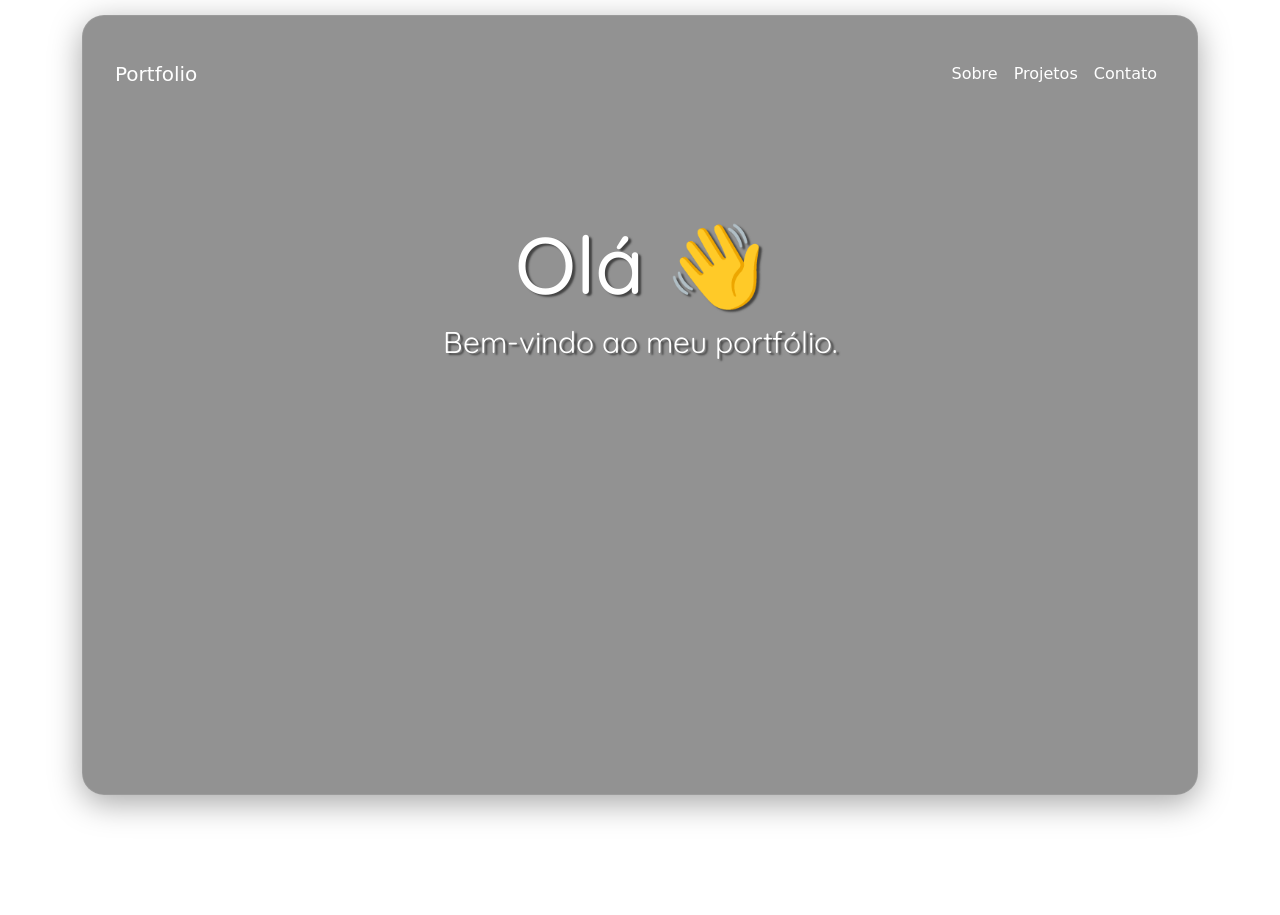
==== portfolio/index.html @ a13b2bc7 "atualização basica(finalmente deploy pegou)" ====
<!DOCTYPE html>
<html lang="pt-br">

<head>
  <meta charset="UTF-8">
  <title>Louis • Portfolio</title>
  <link rel="stylesheet" href="https://cdnjs.cloudflare.com/ajax/libs/font-awesome/6.5.0/css/all.min.css">
  <link href="https://cdn.jsdelivr.net/npm/bootstrap@5.3.2/dist/css/bootstrap.min.css" rel="stylesheet">
  <link rel="stylesheet" href="style.css">
  <link rel="preconnect" href="https://fonts.googleapis.com">
  <link rel="preconnect" href="https://fonts.gstatic.com" crossorigin>
  <link href="https://fonts.googleapis.com/css2?family=Quicksand:wght@300..700&display=swap" rel="stylesheet">
  <link rel="stylesheet" href="https://cdnjs.cloudflare.com/ajax/libs/font-awesome/6.5.0/css/all.min.css">
  <link rel="stylesheet" href="https://cdnjs.cloudflare.com/ajax/libs/animate.css/4.1.1/animate.min.css" />


</head>
<body>
  <img id="bg-gif" src="https://media3.giphy.com/media/v1.Y2lkPTc5MGI3NjExa3FwYnQ3bWJudm5vajlrNDNxM2VqYXd1cjQ2NGk4eXFlcjRoeGVwNSZlcD12MV9pbnRlcm5hbF9naWZfYnlfaWQmY3Q9cw/ySglJrfPWVpK8QyN3v/giphy.gif">
  <div class="container">
    <div class="glass-panel">
      <nav class="navbar navbar-expand-lg mb-4">
        <div class="container-fluid">

          <a class="navbar-brand" href="#">Portfolio</a>

          <button class="navbar-toggler" type="button" data-bs-toggle="collapse" data-bs-target="#navbarContent">
            <span class="navbar-toggler-icon"></span>
          </button>

          <div class="collapse navbar-collapse" id="navbarContent">
            <ul class="navbar-nav ms-auto">

              <li class="nav-item">
                <a class="nav-link" href="#" data-bs-toggle="modal" data-bs-target="#sobreModal">Sobre</a>
              </li>

              <li class="nav-item">
                <a class="nav-link" href="#" data-bs-toggle="modal" data-bs-target="#projetosModal">Projetos</a>
              </li>

              <li class="nav-item">
                <a class="nav-link" href="#" data-bs-toggle="modal" data-bs-target="#contatoModal">Contato</a>
              </li>

            </ul>
          </div>

        </div>
      </nav>

      <div class="text-center main-text">
        <h1>Olá 👋</h1>
        <p>Bem-vindo ao meu portfólio.</p>
      </div>
    </div>

    <div class="modal fade" id="sobreModal" tabindex="-1">
      <div class="modal-dialog modal-dialog-centered">
        <div class="modal-content">

          <div class="modal-header">
            <h5 class="modal-title">Sobre</h5>
            <button type="button" class="btn-close" data-bs-dismiss="modal"></button>
          </div>

          <div class="modal-body">
            <p>
              Olá! 👋 Sou o Louis, desenvolvedor apaixonado por tecnologia e criação de projetos.<br>
              Atualmente estudo cibersegurança, desenvolvimento de jogos de plataforma no roblox, design e modelagem 3d,
              desenvolvimento web, irei fazer um curso tecnico de rede de computadores enquanto faço o ensino medio, e
              pretendo fazer ADS na faculdade futuramente.<br> ate o ensino medio pretendo fazer mais projetos, e
              aprender muito mais.<br><br><br><br>
              <\See you later... Louis! />
            </p>
          </div>

        </div>
      </div>
    </div>

    <div class="modal fade" id="projetosModal" tabindex="-1">
      <div class="modal-dialog modal-lg modal-dialog-centered">
        <div class="modal-content">

          <div class="modal-header">
            <h5 class="modal-title">Projetos</h5>
            <button type="button" class="btn-close" data-bs-dismiss="modal"></button>
          </div>

          <div class="modal-body">

            <div class="row g-3">
              <div class="col-md-4">
                <a id="crud" href="https://github.com/eolouiszz/crud" target="_blank">Projeto CRUD</a>
              </div>
            </div>
          </div>

        </div>
      </div>
    </div>

    <div class="modal fade" id="contatoModal" tabindex="-1">
      <div class="modal-dialog modal-dialog-centered">
        <div class="modal-content">

          <div class="modal-header">
            <h5 class="modal-title">Contato</h5>
            <button type="button" class="btn-close" data-bs-dismiss="modal"></button>
          </div>

          <div class="modal-body">

            <a href="https://github.com/eolouiszz" target="_blank" class="btn btn-outline-dark m-1">
              <i class="fa-brands fa-github"></i> GitHub
            </a>

            <a href="https://discord.com/users/1209359068167151678" target="_blank" class="btn btn-outline-dark m-1">
              <i class="fa-brands fa-discord"></i> Discord
            </a>

            <a href="https://www.roblox.com/pt/users/7033078101/profile" target="_blank"
              class="btn btn-outline-dark m-1">
              <i class="fa-solid fa-cube"></i> Roblox
            </a>

            

            <!--<a href="https://instagram.com/SEU_USER" target="_blank" class="btn btn-outline-dark m-1">
              <i class="fa-brands fa-instagram"></i> Instagram
            </a>-->
            <a href="https://tryhackme.com/p/Luizinho" target="_blank" class="btn btn-outline-dark m-1">
              <img src="https://cdn.simpleicons.org/tryhackme/000000" alt="TryHackMe"
                style="width:18px; height:18px; vertical-align:-3px; margin-right:10px;">
              TryHackMe
            </a>

          </div>


        </div>
      </div>
    </div>
  </div>

  <script src="https://cdn.jsdelivr.net/npm/bootstrap@5.3.2/dist/js/bootstrap.bundle.min.js"></script>
</body>

</html>
---- portfolio/style.css ----
body {
    margin: 0;
    height: 100vh;
    overflow: hidden;

    background-image: url("https://i.pinimg.com/736x/98/61/95/986195f5284613e0b2dfcde33813097c.jpg");
    background-size: cover;
    background-position: center;
    background-repeat: no-repeat;
}


.glass-panel{
    margin-top: 15px;
    height: calc(100vh - 40px);
    max-height: 780px;
    padding: 20px 20px 60px 20px;
    border-radius: 22px;
    background: rgba(15, 15, 15, 0.45);
    backdrop-filter: blur(14px);
    -webkit-backdrop-filter: blur(14px);
    border: 1px solid rgba(255,255,255,0.08);
    box-shadow: 0 8px 32px rgba(0,0,0,0.35);
    display: flex;
    flex-direction: column;
}

.navbar-expand-lg {
    background-color: transparent;
    border-radius: 12px;
    margin-top: 10px;
    transition: transform 0.4s ease;
}

.navbar-expand-lg:hover {
    transform: scale(1.05);
}

.navbar-expand-lg .nav-link,
.navbar-brand {
    color: white;
}

.navbar-expand-lg .nav-link:hover {
    color: #d6d6d6;
}

.navbar-toggler {
    border-color: white;
}

.navbar-toggler-icon {
    background-image: url('data:image/svg+xml;charset=utf8,%3Csvg xmlns="http://www.w3.org/2000/svg" width="30" height="30" viewBox="0 0 30 30"%3E%3Cpath stroke="white" stroke-width="3" d="M4 7h22M4 15h22M4 23h22"/%3E%3C/svg%3E');
}

.main-text {
    margin-top: 90px;
    color: white;
    animation: slideIn 1s ease-out;
}

.main-text h1 {
    font-size: 80px;
}

.knowledge-block {
    background-color: #444;
    border-radius: 10px;
    padding: 20px;
    color: white;
    height: 100%;
    transition: transform 0.3s ease;
}

.knowledge-block:hover {
    transform: scale(1.05);
}

#crud {
    display: inline-flex;
    align-items: center;
    justify-content: center;

    padding: 10px 18px;
    border-radius: 12px;

    background: rgba(0,191,255,0.08);
    border: 1px solid rgba(0,191,255,0.4);

    color: #00bfff;
    text-decoration: none;
    font-weight: 600;

    transition: 
        transform .2s ease,
        box-shadow .2s ease,
        background .2s ease;
}

#crud:hover {
    background: #00bfff;
    color: #fff;

    transform: translateY(-3px);
    box-shadow: 0 10px 25px rgba(0,191,255,.35);
}

.modal-title {
    color: black;
}

@keyframes slideIn {
    0% {
        transform: translateY(-350%);
        opacity: 0;
    }

    100% {
        transform: translate(0);
        opacity: 1;
    }
}

.text-center {
    font-size: 30px;
    text-shadow: #444 3px 2px 2px;
    font-family: 'Quicksand';
}

#gif {
    display: flex;
    margin: 20px auto 0 auto;
}

#bg-gif{
    position: fixed;
    bottom: 0;
    right: 0;
    width: 2000px;
    height: auto;
    z-index: 0;
    pointer-events: none;
    opacity: 0.8;
}

.glass-panel{
    position: relative;
    z-index: 1;
}
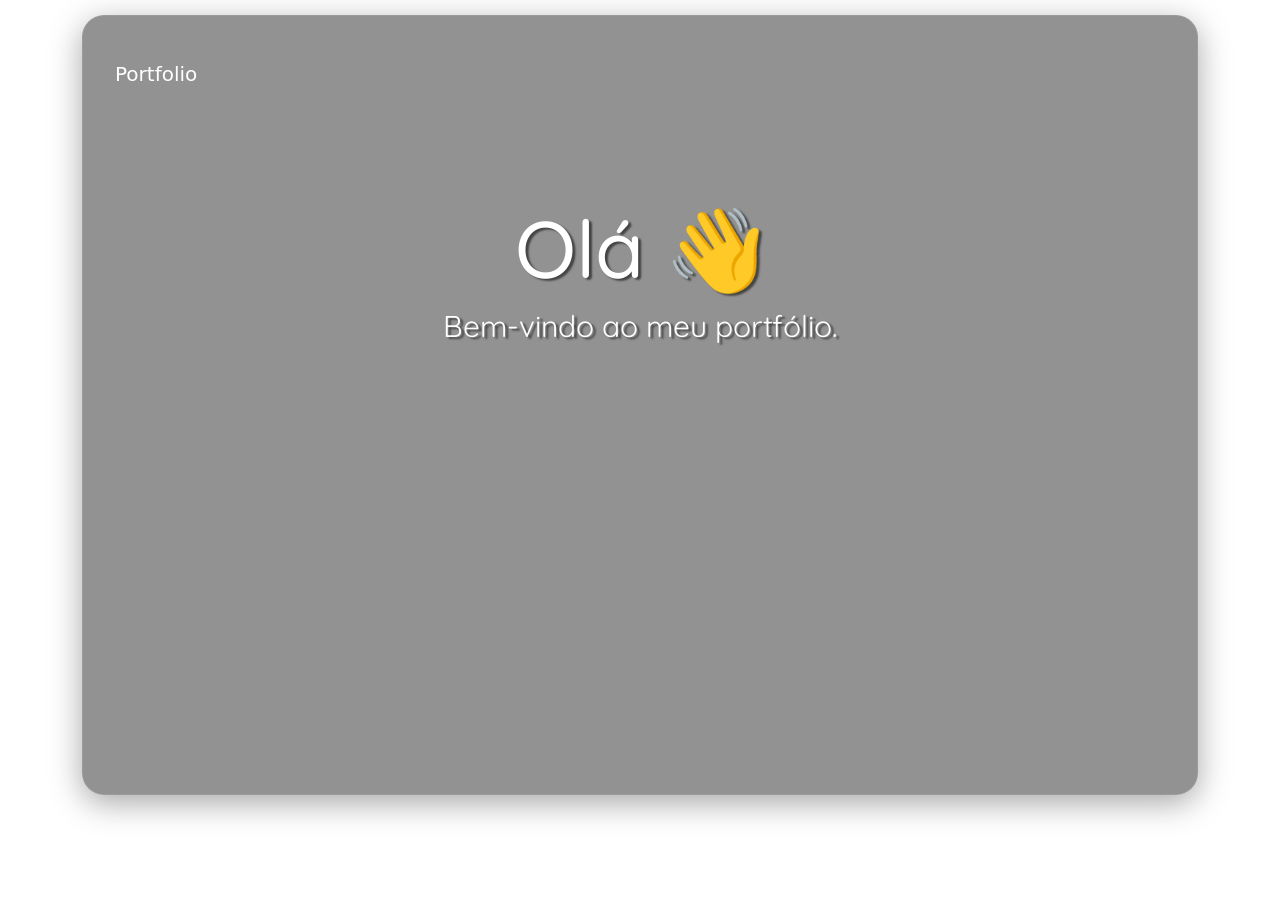
==== commit 039a1ef8: "damn2" ====
--- a/portfolio/index.html
+++ b/portfolio/index.html
@@ -19,7 +19,7 @@
   <img id="bg-gif" src="https://media3.giphy.com/media/v1.Y2lkPTc5MGI3NjExa3FwYnQ3bWJudm5vajlrNDNxM2VqYXd1cjQ2NGk4eXFlcjRoeGVwNSZlcD12MV9pbnRlcm5hbF9naWZfYnlfaWQmY3Q9cw/ySglJrfPWVpK8QyN3v/giphy.gif">
   <div class="container">
     <div class="glass-panel">
-      <nav class="navbar navbar-expand-lg mb-4">
+      <nav class="navbar navbar-expand-lg mb-2">
         <div class="container-fluid">
 
           <a class="navbar-brand" href="#">Portfolio</a>
@@ -67,7 +67,7 @@
           <div class="modal-body">
             <p>
               Olá! 👋 Sou o Louis, desenvolvedor apaixonado por tecnologia e criação de projetos.<br>
-              Atualmente estudo cibersegurança, desenvolvimento de jogos de plataforma no roblox, design e modelagem 3d,
+              Atualmente estudo cibersegurança, desenvolvimento de jogos de plataforma no roblox, design, modelagem 3d,
               desenvolvimento web, irei fazer um curso tecnico de rede de computadores enquanto faço o ensino medio, e
               pretendo fazer ADS na faculdade futuramente.<br> ate o ensino medio pretendo fazer mais projetos, e
               aprender muito mais.<br><br><br><br>
@@ -92,7 +92,12 @@
 
             <div class="row g-3">
               <div class="col-md-4">
-                <a id="crud" href="https://github.com/eolouiszz/crud" target="_blank">Projeto CRUD</a>
+                <a id="crud" href="https://crud-louis.onrender.com/" target="_blank">CRUD</a>
+              </div>
+            </div>
+            <div class="row g-3">
+              <div class="col-md-4">
+                <a id="todo" href="https://todo-louis.vercel.app/" target="_blank">ToDo List</a>
               </div>
             </div>
           </div>
@@ -116,21 +121,20 @@
               <i class="fa-brands fa-github"></i> GitHub
             </a>
 
-            <a href="https://discord.com/users/1209359068167151678" target="_blank" class="btn btn-outline-dark m-1">
+            <a href="https://discord.com/users/1209359068167151678"  class="btn btn-outline-dark m-1">
               <i class="fa-brands fa-discord"></i> Discord
             </a>
 
-            <a href="https://www.roblox.com/pt/users/7033078101/profile" target="_blank"
+            <a href="https://www.roblox.com/pt/users/7033078101/profile"
               class="btn btn-outline-dark m-1">
               <i class="fa-solid fa-cube"></i> Roblox
             </a>
 
+            <a href="https://instagram.com/lou1sdeb/" class="btn btn-outline-dark m-1">
+              <i class="fa-brands fa-instagram"></i> Instagram
+            </a>
             
-
-            <!--<a href="https://instagram.com/SEU_USER" target="_blank" class="btn btn-outline-dark m-1">
-              <i class="fa-brands fa-instagram"></i> Instagram
-            </a>-->
-            <a href="https://tryhackme.com/p/Luizinho" target="_blank" class="btn btn-outline-dark m-1">
+            <a href="https://tryhackme.com/p/Luizinho" class="btn btn-outline-dark m-1">
               <img src="https://cdn.simpleicons.org/tryhackme/000000" alt="TryHackMe"
                 style="width:18px; height:18px; vertical-align:-3px; margin-right:10px;">
               TryHackMe
--- a/portfolio/style.css
+++ b/portfolio/style.css
@@ -105,13 +105,42 @@
     box-shadow: 0 10px 25px rgba(0,191,255,.35);
 }
 
+#todo {
+    display: inline-flex;
+    align-items: center;
+    justify-content: center;
+    margin-top: 15px;
+    padding: 10px 18px;
+    border-radius: 12px;
+
+    background: rgba(0,191,255,0.08);
+    border: 1px solid rgba(0,191,255,0.4);
+
+    color: #00bfff;
+    text-decoration: none;
+    font-weight: 600;
+
+    transition: 
+        transform .2s ease,
+        box-shadow .2s ease,
+        background .2s ease;
+}
+
+#todo:hover {
+    background: #00bfff;
+    color: #fff;
+
+    transform: translateY(-3px);
+    box-shadow: 0 10px 25px rgba(0,191,255,.35);
+}
+
 .modal-title {
     color: black;
 }
 
 @keyframes slideIn {
     0% {
-        transform: translateY(-350%);
+        transform: translateY(-300%);
         opacity: 0;
     }
 
@@ -146,4 +175,51 @@
 .glass-panel{
     position: relative;
     z-index: 1;
+}
+
+.navbar-collapse {
+    transition: all 0.2s ease;
+}
+
+.navbar-collapse.show {
+    animation: slideDown 0.2s ease;
+}
+
+@keyframes slideDown {
+    from {
+        opacity: 0.5;
+        transform: translateY(-1px);
+    }
+    to {
+        opacity: 1;
+        transform: translateY(0);
+    }
+}
+
+.navbar-nav .nav-item {
+    opacity: 0;
+    transform: translateY(-10px);
+}
+
+.navbar-collapse.show .nav-item {
+    animation: fadeItem 0.2s forwards;
+}
+
+.navbar-collapse.show .nav-item:nth-child(1) { animation-delay: 0.1s; }
+.navbar-collapse.show .nav-item:nth-child(2) { animation-delay: 0.2s; }
+.navbar-collapse.show .nav-item:nth-child(3) { animation-delay: 0.3s; }
+
+@keyframes fadeItem {
+    to {
+        opacity: 1;
+        transform: translateY(0);
+    }
+}
+
+.navbar-toggler {
+    transition: 0.3s;
+}
+
+.navbar-toggler[aria-expanded="true"] {
+    transform: rotate(183deg);
 }
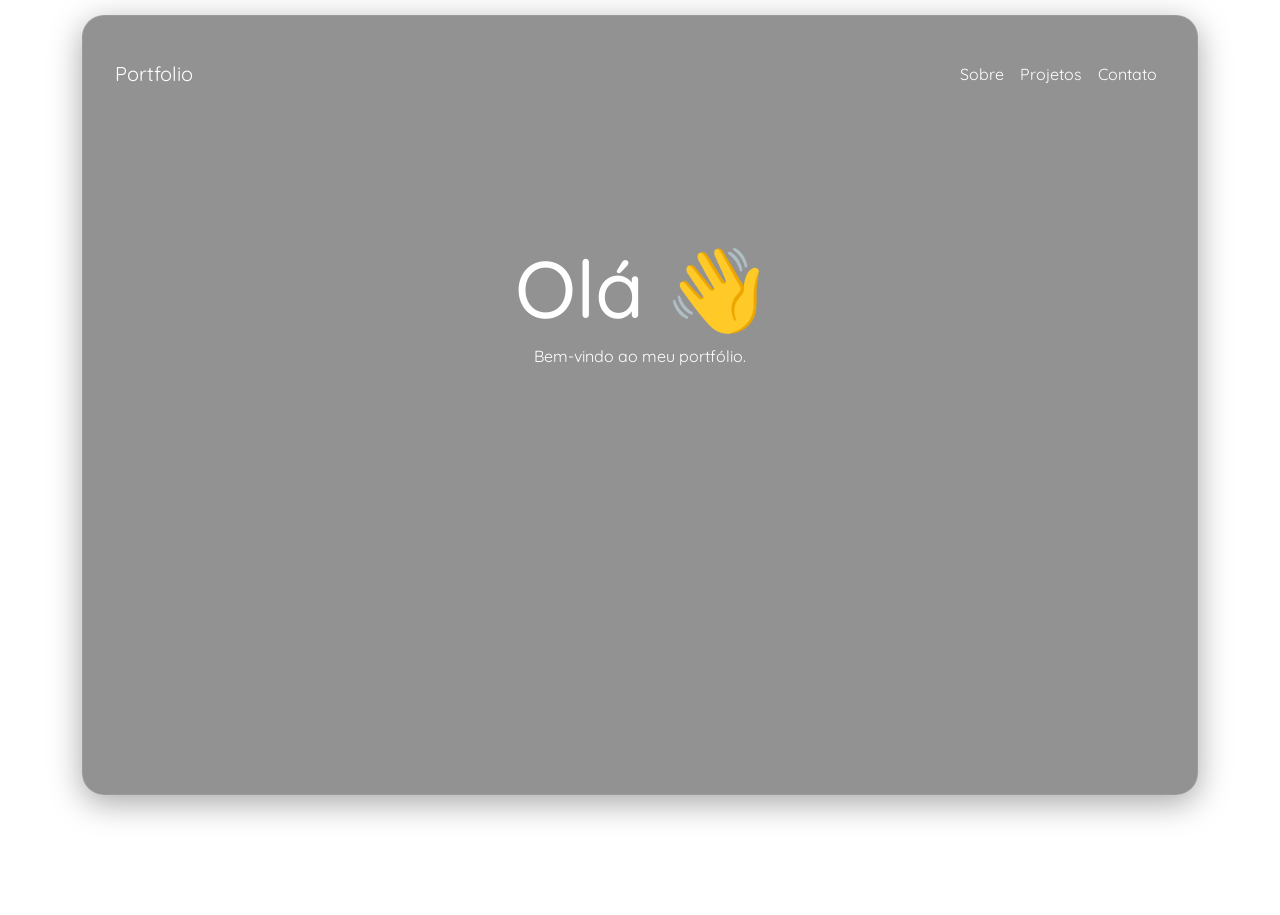
==== commit 96ac4d44: "ajeitando code rsrs" ====
--- a/portfolio/index.html
+++ b/portfolio/index.html
@@ -1,30 +1,36 @@
 <!DOCTYPE html>
-<html lang="pt-br">
+<html lang="pt-BR">
 
 <head>
   <meta charset="UTF-8">
+  <meta name="viewport" content="width=device-width, initial-scale=1.0">
   <title>Louis • Portfolio</title>
+
   <link rel="stylesheet" href="https://cdnjs.cloudflare.com/ajax/libs/font-awesome/6.5.0/css/all.min.css">
   <link href="https://cdn.jsdelivr.net/npm/bootstrap@5.3.2/dist/css/bootstrap.min.css" rel="stylesheet">
   <link rel="stylesheet" href="style.css">
+
   <link rel="preconnect" href="https://fonts.googleapis.com">
   <link rel="preconnect" href="https://fonts.gstatic.com" crossorigin>
   <link href="https://fonts.googleapis.com/css2?family=Quicksand:wght@300..700&display=swap" rel="stylesheet">
-  <link rel="stylesheet" href="https://cdnjs.cloudflare.com/ajax/libs/font-awesome/6.5.0/css/all.min.css">
-  <link rel="stylesheet" href="https://cdnjs.cloudflare.com/ajax/libs/animate.css/4.1.1/animate.min.css" />
+</head>
 
+<body>
 
-</head>
-<body>
-  <img id="bg-gif" src="https://media3.giphy.com/media/v1.Y2lkPTc5MGI3NjExa3FwYnQ3bWJudm5vajlrNDNxM2VqYXd1cjQ2NGk4eXFlcjRoeGVwNSZlcD12MV9pbnRlcm5hbF9naWZfYnlfaWQmY3Q9cw/ySglJrfPWVpK8QyN3v/giphy.gif">
+  <img id="bg-gif"
+    src="https://media3.giphy.com/media/v1.Y2lkPTc5MGI3NjExa3FwYnQ3bWJudm5vajlrNDNxM2VqYXd1cjQ2NGk4eXFlcjRoeGVwNSZlcD12MV9pbnRlcm5hbF9naWZfYnlfaWQmY3Q9cw/ySglJrfPWVpK8QyN3v/giphy.gif">
+
   <div class="container">
     <div class="glass-panel">
-      <nav class="navbar navbar-expand-lg mb-2">
+
+      <nav class="navbar navbar-expand-lg mb-5">
         <div class="container-fluid">
 
           <a class="navbar-brand" href="#">Portfolio</a>
 
-          <button class="navbar-toggler" type="button" data-bs-toggle="collapse" data-bs-target="#navbarContent">
+          <button class="navbar-toggler" type="button" data-bs-toggle="collapse"
+            data-bs-target="#navbarContent" aria-controls="navbarContent"
+            aria-expanded="false" aria-label="Toggle navigation">
             <span class="navbar-toggler-icon"></span>
           </button>
 
@@ -53,8 +59,10 @@
         <h1>Olá 👋</h1>
         <p>Bem-vindo ao meu portfólio.</p>
       </div>
+
     </div>
 
+    <!-- SOBRE -->
     <div class="modal fade" id="sobreModal" tabindex="-1">
       <div class="modal-dialog modal-dialog-centered">
         <div class="modal-content">
@@ -67,11 +75,15 @@
           <div class="modal-body">
             <p>
               Olá! 👋 Sou o Louis, desenvolvedor apaixonado por tecnologia e criação de projetos.<br>
-              Atualmente estudo cibersegurança, desenvolvimento de jogos de plataforma no roblox, design, modelagem 3d,
-              desenvolvimento web, irei fazer um curso tecnico de rede de computadores enquanto faço o ensino medio, e
-              pretendo fazer ADS na faculdade futuramente.<br> ate o ensino medio pretendo fazer mais projetos, e
-              aprender muito mais.<br><br><br><br>
-              <\See you later... Louis! />
+              Atualmente estudo cibersegurança, desenvolvimento de jogos no Roblox, design, modelagem 3D
+              e desenvolvimento web.<br>
+              Pretendo fazer um curso técnico em redes de computadores enquanto faço o ensino médio
+              e futuramente ADS na faculdade.<br>
+              Até lá, quero criar muitos projetos e evoluir cada vez mais.<br><br>
+
+              <span style="opacity:0.6; font-style: italic;">
+                &lt;See you later... Louis! /&gt;
+              </span>
             </p>
           </div>
 
@@ -79,6 +91,7 @@
       </div>
     </div>
 
+    <!-- PROJETOS -->
     <div class="modal fade" id="projetosModal" tabindex="-1">
       <div class="modal-dialog modal-lg modal-dialog-centered">
         <div class="modal-content">
@@ -89,23 +102,15 @@
           </div>
 
           <div class="modal-body">
-
             <div class="row g-3">
-              <div class="col-md-4">
                 <a id="crud" href="https://crud-louis.onrender.com/" target="_blank">CRUD</a>
-              </div>
-            </div>
-            <div class="row g-3">
-              <div class="col-md-4">
                 <a id="todo" href="https://todo-louis.vercel.app/" target="_blank">ToDo List</a>
-              </div>
             </div>
           </div>
 
         </div>
       </div>
     </div>
-
     <div class="modal fade" id="contatoModal" tabindex="-1">
       <div class="modal-dialog modal-dialog-centered">
         <div class="modal-content">
@@ -121,31 +126,30 @@
               <i class="fa-brands fa-github"></i> GitHub
             </a>
 
-            <a href="https://discord.com/users/1209359068167151678"  class="btn btn-outline-dark m-1">
+            <a href="https://discord.com/users/1209359068167151678" class="btn btn-outline-dark m-1">
               <i class="fa-brands fa-discord"></i> Discord
             </a>
 
-            <a href="https://www.roblox.com/pt/users/7033078101/profile"
-              class="btn btn-outline-dark m-1">
+            <a href="https://www.roblox.com/pt/users/7033078101/profile" class="btn btn-outline-dark m-1">
               <i class="fa-solid fa-cube"></i> Roblox
             </a>
 
-            <a href="https://instagram.com/lou1sdeb/" class="btn btn-outline-dark m-1">
+            <a href="https://instagram.com/lou1sdeb/" target="_blank" class="btn btn-outline-dark m-1">
               <i class="fa-brands fa-instagram"></i> Instagram
             </a>
-            
-            <a href="https://tryhackme.com/p/Luizinho" class="btn btn-outline-dark m-1">
-              <img src="https://cdn.simpleicons.org/tryhackme/000000" alt="TryHackMe"
-                style="width:18px; height:18px; vertical-align:-3px; margin-right:10px;">
+
+            <a href="https://tryhackme.com/p/Luizinho" target="_blank" class="btn btn-outline-dark m-1">
+              <img src="https://cdn.simpleicons.org/tryhackme/000000"
+                style="width:18px; margin-right:8px;">
               TryHackMe
             </a>
 
           </div>
 
-
         </div>
       </div>
     </div>
+
   </div>
 
   <script src="https://cdn.jsdelivr.net/npm/bootstrap@5.3.2/dist/js/bootstrap.bundle.min.js"></script>
--- a/portfolio/style.css
+++ b/portfolio/style.css
@@ -1,7 +1,8 @@
 body {
     margin: 0;
     height: 100vh;
-    overflow: hidden;
+    overflow-x: hidden;
+    font-family: 'Quicksand', sans-serif;
 
     background-image: url("https://i.pinimg.com/736x/98/61/95/986195f5284613e0b2dfcde33813097c.jpg");
     background-size: cover;
@@ -9,8 +10,9 @@
     background-repeat: no-repeat;
 }
 
-
-.glass-panel{
+.glass-panel {
+    position: relative;
+    z-index: 1;
     margin-top: 15px;
     height: calc(100vh - 40px);
     max-height: 780px;
@@ -29,24 +31,46 @@
     background-color: transparent;
     border-radius: 12px;
     margin-top: 10px;
-    transition: transform 0.4s ease;
+    transition: transform 0.3s ease;
 }
 
 .navbar-expand-lg:hover {
-    transform: scale(1.05);
-}
-
-.navbar-expand-lg .nav-link,
-.navbar-brand {
-    color: white;
-}
-
-.navbar-expand-lg .nav-link:hover {
-    color: #d6d6d6;
+    transform: scale(1.04);
+}
+
+.navbar-brand,
+.nav-link {
+    color: white !important;
+    position: relative;
+    transition: color 0.2s ease;
+}
+
+.nav-link:hover {
+    color: #d6d6d6 !important;
+}
+
+.nav-link::after {
+    content: "";
+    position: absolute;
+    left: 0;
+    bottom: -3px;
+    width: 0%;
+    height: 2px;
+    background: #00bfff;
+    transition: width 0.3s ease;
+}
+
+.nav-link:hover::after {
+    width: 100%;
 }
 
 .navbar-toggler {
     border-color: white;
+    transition: transform 0.3s ease;
+}
+
+.navbar-toggler[aria-expanded="true"] {
+    transform: rotate(180deg);
 }
 
 .navbar-toggler-icon {
@@ -56,139 +80,112 @@
 .main-text {
     margin-top: 90px;
     color: white;
-    animation: slideIn 1s ease-out;
+    text-align: center;
+    animation: fadeUp 1s ease;
 }
 
 .main-text h1 {
     font-size: 80px;
 }
 
-.knowledge-block {
-    background-color: #444;
-    border-radius: 10px;
-    padding: 20px;
-    color: white;
-    height: 100%;
-    transition: transform 0.3s ease;
-}
-
-.knowledge-block:hover {
-    transform: scale(1.05);
-}
-
-#crud {
+#crud, #todo {
     display: inline-flex;
     align-items: center;
     justify-content: center;
-
     padding: 10px 18px;
+    margin-top: 10px;
     border-radius: 12px;
-
+    text-decoration: none;
+    font-weight: 600;
+    color: #00bfff;
     background: rgba(0,191,255,0.08);
     border: 1px solid rgba(0,191,255,0.4);
-
-    color: #00bfff;
-    text-decoration: none;
-    font-weight: 600;
-
-    transition: 
-        transform .2s ease,
-        box-shadow .2s ease,
-        background .2s ease;
-}
-
-#crud:hover {
+    transition: all 0.25s ease;
+}
+
+#crud:hover, #todo:hover {
     background: #00bfff;
     color: #fff;
-
-    transform: translateY(-3px);
+    transform: translateY(-4px) scale(1.03);
     box-shadow: 0 10px 25px rgba(0,191,255,.35);
 }
 
-#todo {
-    display: inline-flex;
-    align-items: center;
-    justify-content: center;
-    margin-top: 15px;
-    padding: 10px 18px;
-    border-radius: 12px;
-
-    background: rgba(0,191,255,0.08);
-    border: 1px solid rgba(0,191,255,0.4);
-
-    color: #00bfff;
-    text-decoration: none;
-    font-weight: 600;
-
-    transition: 
-        transform .2s ease,
-        box-shadow .2s ease,
-        background .2s ease;
-}
-
-#todo:hover {
-    background: #00bfff;
-    color: #fff;
-
-    transform: translateY(-3px);
-    box-shadow: 0 10px 25px rgba(0,191,255,.35);
+.modal-content {
+    border-radius: 16px;
+    animation: modalFade 0.3s ease;
 }
 
 .modal-title {
     color: black;
 }
 
-@keyframes slideIn {
-    0% {
-        transform: translateY(-300%);
-        opacity: 0;
-    }
-
-    100% {
-        transform: translate(0);
-        opacity: 1;
-    }
-}
-
-.text-center {
-    font-size: 30px;
-    text-shadow: #444 3px 2px 2px;
-    font-family: 'Quicksand';
-}
-
-#gif {
-    display: flex;
-    margin: 20px auto 0 auto;
-}
-
-#bg-gif{
+#bg-gif {
     position: fixed;
     bottom: 0;
     right: 0;
     width: 2000px;
-    height: auto;
     z-index: 0;
     pointer-events: none;
     opacity: 0.8;
 }
 
-.glass-panel{
-    position: relative;
-    z-index: 1;
-}
-
-.navbar-collapse {
-    transition: all 0.2s ease;
-}
-
-.navbar-collapse.show {
-    animation: slideDown 0.2s ease;
+@keyframes fadeUp {
+    from {
+        opacity: 0;
+        transform: translateY(-40px);
+    }
+    to {
+        opacity: 1;
+        transform: translateY(0);
+    }
+}
+
+@keyframes modalFade {
+    from {
+        opacity: 0;
+        transform: scale(0.95);
+    }
+    to {
+        opacity: 1;
+        transform: scale(1);
+    }
+}
+
+@media (max-width: 991px) {
+
+    .navbar-collapse {
+        transition: all 0.2s ease;
+    }
+
+    .navbar-collapse.show {
+        animation: slideDown 0.2s ease;
+    }
+
+    .navbar-nav .nav-item {
+        opacity: 0;
+        transform: translateY(-10px);
+    }
+
+    .navbar-collapse.show .nav-item {
+        animation: fadeItem 0.3s forwards;
+    }
+
+    .navbar-collapse.show .nav-item:nth-child(1) { animation-delay: 0.1s; }
+    .navbar-collapse.show .nav-item:nth-child(2) { animation-delay: 0.2s; }
+    .navbar-collapse.show .nav-item:nth-child(3) { animation-delay: 0.3s; }
+}
+
+@media (min-width: 992px) {
+    .navbar-nav .nav-item {
+        opacity: 1;
+        transform: none;
+    }
 }
 
 @keyframes slideDown {
     from {
         opacity: 0.5;
-        transform: translateY(-1px);
+        transform: translateY(-5px);
     }
     to {
         opacity: 1;
@@ -196,30 +193,9 @@
     }
 }
 
-.navbar-nav .nav-item {
-    opacity: 0;
-    transform: translateY(-10px);
-}
-
-.navbar-collapse.show .nav-item {
-    animation: fadeItem 0.2s forwards;
-}
-
-.navbar-collapse.show .nav-item:nth-child(1) { animation-delay: 0.1s; }
-.navbar-collapse.show .nav-item:nth-child(2) { animation-delay: 0.2s; }
-.navbar-collapse.show .nav-item:nth-child(3) { animation-delay: 0.3s; }
-
 @keyframes fadeItem {
     to {
         opacity: 1;
         transform: translateY(0);
     }
-}
-
-.navbar-toggler {
-    transition: 0.3s;
-}
-
-.navbar-toggler[aria-expanded="true"] {
-    transform: rotate(183deg);
 }
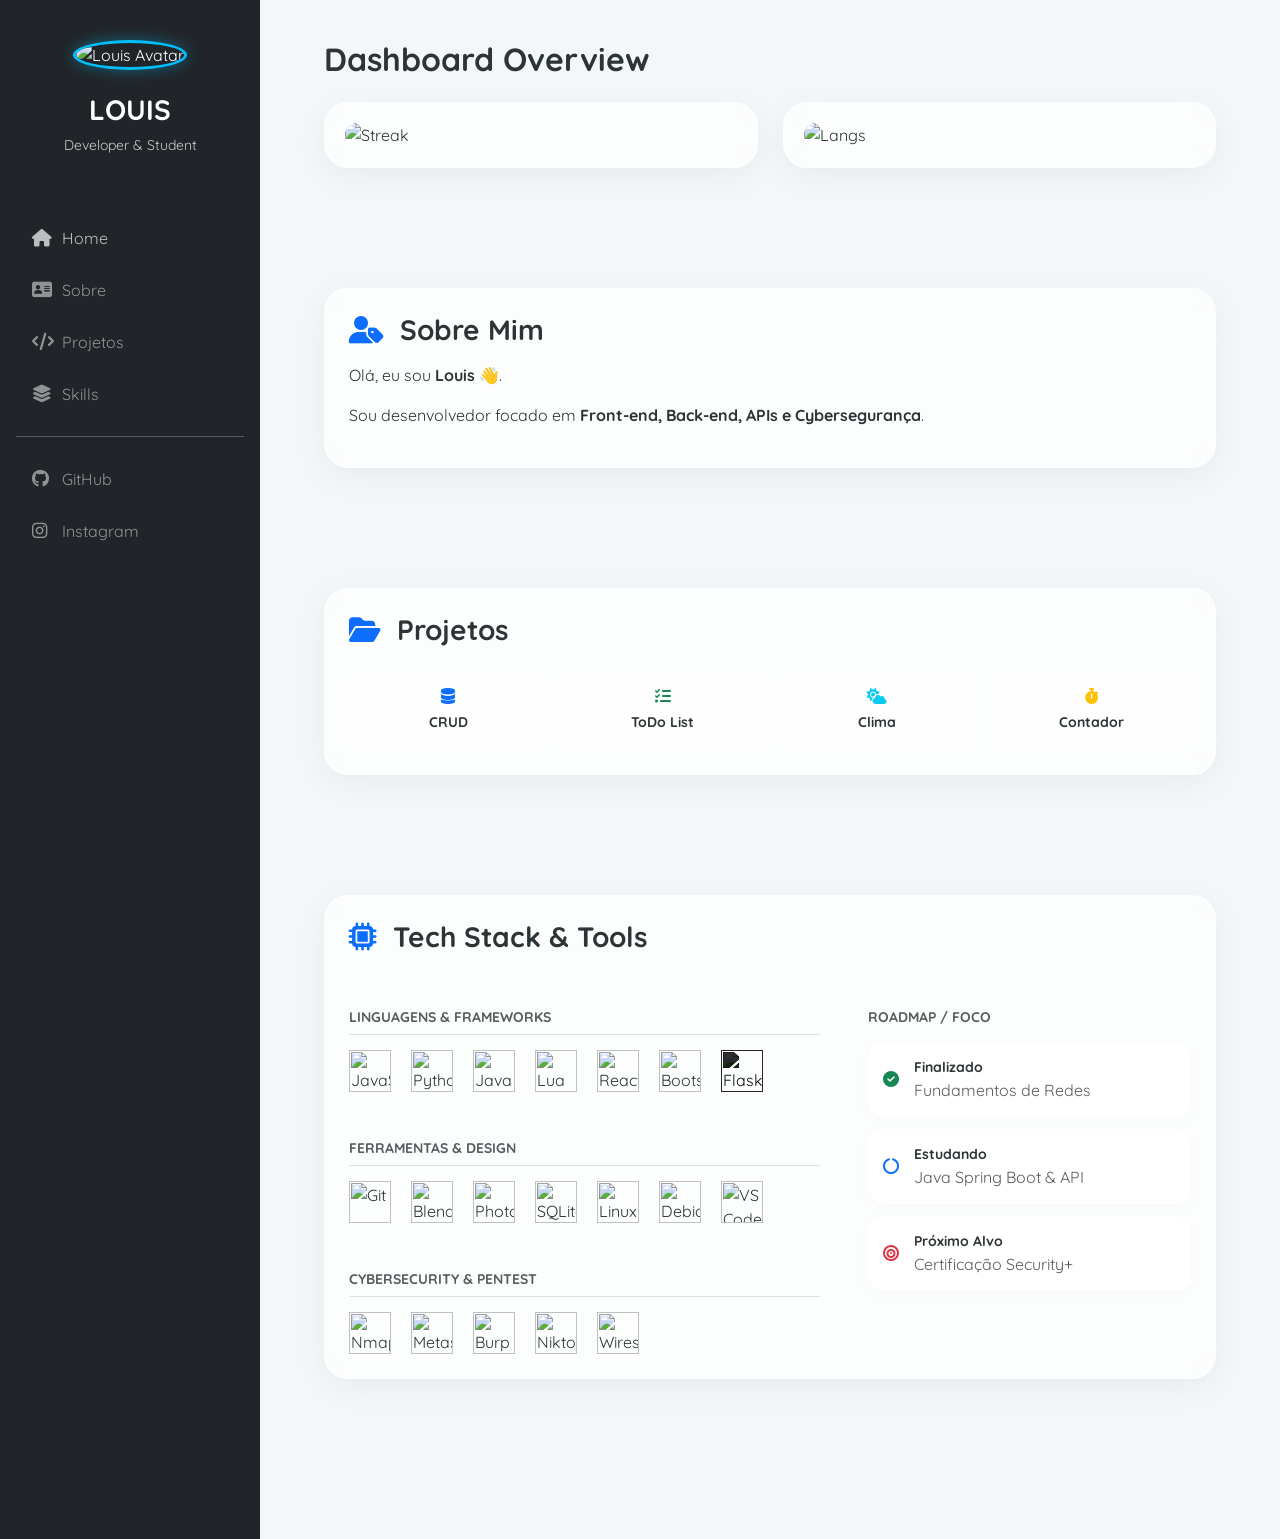
==== commit 136efe08: "uou" ====
--- a/portfolio/index.html
+++ b/portfolio/index.html
@@ -2,157 +2,219 @@
 <html lang="pt-BR">
 
 <head>
-  <meta charset="UTF-8">
-  <meta name="viewport" content="width=device-width, initial-scale=1.0">
-  <title>Louis • Portfolio</title>
-
-  <link rel="stylesheet" href="https://cdnjs.cloudflare.com/ajax/libs/font-awesome/6.5.0/css/all.min.css">
-  <link href="https://cdn.jsdelivr.net/npm/bootstrap@5.3.2/dist/css/bootstrap.min.css" rel="stylesheet">
-  <link rel="stylesheet" href="style.css">
-
-  <link rel="preconnect" href="https://fonts.googleapis.com">
-  <link rel="preconnect" href="https://fonts.gstatic.com" crossorigin>
-  <link href="https://fonts.googleapis.com/css2?family=Quicksand:wght@300..700&display=swap" rel="stylesheet">
+    <meta charset="UTF-8">
+    <meta name="viewport" content="width=device-width, initial-scale=1.0">
+    <title>Louis • Portfolio</title>
+
+    <link href="https://cdn.jsdelivr.net/npm/bootstrap@5.3.2/dist/css/bootstrap.min.css" rel="stylesheet">
+    <link rel="stylesheet" href="https://cdnjs.cloudflare.com/ajax/libs/font-awesome/6.5.0/css/all.min.css">
+    <link rel="stylesheet" href="https://cdn.jsdelivr.net/gh/devicons/devicon@latest/devicon.min.css" />
+    <link href="https://fonts.googleapis.com/css2?family=Quicksand:wght@300..700&display=swap" rel="stylesheet">
+
+    <link rel="stylesheet" href="style.css">
 </head>
 
-<body>
-
-  <img id="bg-gif"
-    src="https://media3.giphy.com/media/v1.Y2lkPTc5MGI3NjExa3FwYnQ3bWJudm5vajlrNDNxM2VqYXd1cjQ2NGk4eXFlcjRoeGVwNSZlcD12MV9pbnRlcm5hbF9naWZfYnlfaWQmY3Q9cw/ySglJrfPWVpK8QyN3v/giphy.gif">
-
-  <div class="container">
-    <div class="glass-panel">
-
-      <nav class="navbar navbar-expand-lg mb-5">
+<body data-bs-spy="scroll" data-bs-target="#sidebarMenu">
+
+    <nav class="navbar navbar-dark bg-dark d-md-none fixed-top">
         <div class="container-fluid">
-
-          <a class="navbar-brand" href="#">Portfolio</a>
-
-          <button class="navbar-toggler" type="button" data-bs-toggle="collapse"
-            data-bs-target="#navbarContent" aria-controls="navbarContent"
-            aria-expanded="false" aria-label="Toggle navigation">
-            <span class="navbar-toggler-icon"></span>
-          </button>
-
-          <div class="collapse navbar-collapse" id="navbarContent">
-            <ul class="navbar-nav ms-auto">
-
-              <li class="nav-item">
-                <a class="nav-link" href="#" data-bs-toggle="modal" data-bs-target="#sobreModal">Sobre</a>
-              </li>
-
-              <li class="nav-item">
-                <a class="nav-link" href="#" data-bs-toggle="modal" data-bs-target="#projetosModal">Projetos</a>
-              </li>
-
-              <li class="nav-item">
-                <a class="nav-link" href="#" data-bs-toggle="modal" data-bs-target="#contatoModal">Contato</a>
-              </li>
-
-            </ul>
-          </div>
-
+            <a class="navbar-brand fw-bold" href="#">LOUIS</a>
+            <button class="navbar-toggler" type="button" data-bs-toggle="offcanvas" data-bs-target="#sidebarMenu">
+                <span class="navbar-toggler-icon"></span>
+            </button>
         </div>
-      </nav>
-
-      <div class="text-center main-text">
-        <h1>Olá 👋</h1>
-        <p>Bem-vindo ao meu portfólio.</p>
-      </div>
-
+    </nav>
+
+    <div class="dashboard-container">
+
+        <aside class="offcanvas-md offcanvas-start sidebar text-bg-dark" tabindex="-1" id="sidebarMenu">
+            <div class="offcanvas-header d-md-none border-bottom border-secondary mb-3">
+                <h5 class="offcanvas-title text-white">Menu</h5>
+                <button type="button" class="btn-close btn-close-white" data-bs-dismiss="offcanvas"
+                    data-bs-target="#sidebarMenu"></button>
+            </div>
+
+            <div class="sidebar-content">
+                <div class="profile-section">
+                    <img class="avatar" src="https://i.pinimg.com/1200x/84/fc/ea/84fcead2130a14b62321eecc3d1eac53.jpg"
+                        alt="Louis Avatar">
+                    <h3 class="fw-bold mt-2 text-white">LOUIS</h3>
+                    <p class="small opacity-75 text-white">Developer & Student</p>
+                </div>
+
+                <nav class="sidebar-nav">
+                    <a href="#home" class="nav-item"><i class="fa-solid fa-house"></i> <span>Home</span></a>
+                    <a href="#sobre" class="nav-item"><i class="fa-solid fa-address-card"></i> <span>Sobre</span></a>
+                    <a href="#projetos" class="nav-item"><i class="fa-solid fa-code"></i> <span>Projetos</span></a>
+                    <a href="#skills" class="nav-item"><i class="fa-solid fa-layer-group"></i> <span>Skills</span></a>
+
+                    <hr class="mx-3 opacity-25">
+
+                    <a href="https://github.com/eolouiszz" target="_blank" class="nav-item">
+                        <i class="fa-brands fa-github"></i> <span>GitHub</span>
+                    </a>
+                    <a href="https://www.instagram.com/lou1sdeb/" target="_blank" class="nav-item">
+                        <i class="fa-brands fa-instagram"></i> <span>Instagram</span>
+                    </a>
+                </nav>
+            </div>
+        </aside>
+
+        <main class="content-area">
+
+            <section id="home" class="section-padding pt-md-0 pt-5">
+                <header class="content-header mb-4">
+                    <h2 class="fw-bold">Dashboard Overview</h2>
+                </header>
+                <div class="stats-grid">
+                    <div class="stat-card glass">
+                        <img src="https://github-readme-streak-stats.herokuapp.com/?user=eolouiszz&theme=tokyonight&hide_border=true"
+                            class="stats-img" alt="Streak">
+                    </div>
+                    <div class="stat-card glass">
+                        <img src="https://github-readme-stats-fast.vercel.app/api/top-langs?username=eolouiszz&layout=compact&theme=tokyonight&hide_border=true"
+                            class="stats-img" alt="Langs">
+                    </div>
+                </div>
+            </section>
+
+            <section id="sobre" class="section-padding scroll-margin">
+                <div class="glass p-4">
+                    <h3 class="fw-bold"><i class="fa-solid fa-user-tag me-2 text-primary"></i> Sobre Mim</h3>
+                    <div class="mt-3">
+                        <p>Olá, eu sou <strong>Louis</strong> 👋.</p>
+                        <p>Sou desenvolvedor focado em <strong>Front-end, Back-end, APIs e Cybersegurança</strong>.</p>
+                    </div>
+                </div>
+            </section>
+
+            <section id="projetos" class="section-padding scroll-margin">
+                <div class="glass p-4">
+                    <h3 class="mb-4 fw-bold"><i class="fa-solid fa-folder-open me-2 text-primary"></i> Projetos</h3>
+                    <div class="row g-3">
+                        <div class="col-6 col-md-3">
+                            <a href="https://crud-louis.onrender.com/" target="_blank"
+                                class="project-card d-flex flex-column align-items-center text-decoration-none py-3 text-center">
+                                <i class="fa-solid fa-database mb-2 text-primary"></i>
+                                <span class="small fw-bold">CRUD</span>
+                            </a>
+                        </div>
+                        <div class="col-6 col-md-3">
+                            <a href="https://todo-louis.vercel.app/" target="_blank"
+                                class="project-card d-flex flex-column align-items-center text-decoration-none py-3 text-center">
+                                <i class="fa-solid fa-list-check mb-2 text-success"></i>
+                                <span class="small fw-bold">ToDo List</span>
+                            </a>
+                        </div>
+                        <div class="col-6 col-md-3">
+                            <a href="https://clima-louis.onrender.com/" target="_blank"
+                                class="project-card d-flex flex-column align-items-center text-decoration-none py-3 text-center">
+                                <i class="fa-solid fa-cloud-sun mb-2 text-info"></i>
+                                <span class="small fw-bold">Clima</span>
+                            </a>
+                        </div>
+                        <div class="col-6 col-md-3">
+                            <a href="https://contador-js-psi.vercel.app/" target="_blank"
+                                class="project-card d-flex flex-column align-items-center text-decoration-none py-3 text-center">
+                                <i class="fa-solid fa-stopwatch mb-2 text-warning"></i>
+                                <span class="small fw-bold">Contador</span>
+                            </a>
+                        </div>
+                    </div>
+                </div>
+            </section>
+
+            <section id="skills" class="section-padding scroll-margin">
+                <div class="glass p-4">
+                    <h3 class="fw-bold"><i class="fa-solid fa-microchip me-2 text-primary"></i> Tech Stack & Tools</h3>
+
+                    <div class="row g-5 mt-2">
+                        <div class="col-lg-7">
+                            <div class="skill-group mb-5">
+                                <h6 class="text-muted small text-uppercase fw-bold border-bottom pb-2">Linguagens &
+                                    Frameworks</h6>
+                                <div class="icons-row">
+                                    <img src="https://raw.githubusercontent.com/devicons/devicon/master/icons/javascript/javascript-original.svg"
+                                        title="JavaScript">
+                                    <img src="https://raw.githubusercontent.com/devicons/devicon/master/icons/python/python-original.svg"
+                                        title="Python">
+                                    <img src="https://raw.githubusercontent.com/devicons/devicon/master/icons/java/java-original.svg"
+                                        title="Java">
+                                    <img src="https://cdn.jsdelivr.net/gh/devicons/devicon/icons/lua/lua-original.svg"
+                                        title="Lua">
+                                    <img src="https://raw.githubusercontent.com/devicons/devicon/master/icons/react/react-original.svg"
+                                        title="React">
+                                    <img src="https://raw.githubusercontent.com/devicons/devicon/master/icons/bootstrap/bootstrap-original.svg"
+                                        title="Bootstrap">
+                                    <img src="https://raw.githubusercontent.com/devicons/devicon/master/icons/flask/flask-original.svg"
+                                        title="Flask" class="icon-dark">
+                                </div>
+                            </div>
+
+                            <div class="skill-group mb-5">
+                                <h6 class="text-muted small text-uppercase fw-bold border-bottom pb-2">Ferramentas &
+                                    Design</h6>
+                                <div class="icons-row">
+                                    <img src="https://raw.githubusercontent.com/devicons/devicon/master/icons/git/git-original.svg"
+                                        title="Git">
+                                    <img src="https://raw.githubusercontent.com/devicons/devicon/master/icons/blender/blender-original.svg"
+                                        title="Blender">
+                                    <img src="https://raw.githubusercontent.com/devicons/devicon/master/icons/photoshop/photoshop-plain.svg"
+                                        title="Photoshop">
+                                    <img src="https://raw.githubusercontent.com/devicons/devicon/master/icons/sqlite/sqlite-original.svg"
+                                        title="SQLite">
+                                    <img src="https://raw.githubusercontent.com/devicons/devicon/master/icons/linux/linux-original.svg"
+                                        title="Linux">
+                                    <img src="https://cdn.jsdelivr.net/gh/devicons/devicon@latest/icons/debian/debian-original.svg"
+                                        title="Debian">
+                                    <img src="https://raw.githubusercontent.com/devicons/devicon/master/icons/vscode/vscode-original.svg"
+                                        title="VS Code">
+                                </div>
+                            </div>
+
+                            <div class="skill-group">
+                                <h6 class="text-muted small text-uppercase fw-bold border-bottom pb-2">Cybersecurity &
+                                    Pentest</h6>
+                                <div class="icons-row">
+                                    <img src="https://img.icons8.com/?size=96&id=9b5wowKIlo9d&format=png" title="Nmap">
+                                    <img src="https://img.icons8.com/?size=96&id=97AFS4JiW8vx&format=png"
+                                        title="Metasploit">
+                                    <img src="https://images.icon-icons.com/3053/PNG/512/burp_suite_macos_bigsur_icon_190319.png"
+                                        title="Burp Suite">
+                                    <img src="https://www.kali.org/tools/nikto/images/nikto-logo.svg" title="Nikto">
+                                    <img src="https://ubuntuhandbook.org/wp-content/uploads/2025/02/wireshark-logo-1.webp"
+                                        title="Wireshark">
+                                </div>
+                            </div>
+                        </div>
+
+                        <div class="col-lg-5">
+                            <h6 class="text-muted small text-uppercase fw-bold mb-3">Roadmap / Foco</h6>
+                            <div class="roadmap-grid">
+                                <div class="roadmap-item">
+                                    <i class="fa-solid fa-check-circle text-success"></i>
+                                    <div><span class="d-block fw-bold small">Finalizado</span><span
+                                            class="text-muted extra-small">Fundamentos de Redes</span></div>
+                                </div>
+                                <div class="roadmap-item">
+                                    <i class="fa-solid fa-circle-notch fa-spin text-primary"></i>
+                                    <div><span class="d-block fw-bold small">Estudando</span><span
+                                            class="text-muted extra-small">Java Spring Boot & API</span></div>
+                                </div>
+                                <div class="roadmap-item">
+                                    <i class="fa-solid fa-bullseye text-danger"></i>
+                                    <div><span class="d-block fw-bold small">Próximo Alvo</span><span
+                                            class="text-muted extra-small">Certificação Security+</span></div>
+                                </div>
+                            </div>
+                        </div>
+                    </div>
+                </div>
+            </section>
+        </main>
     </div>
 
-    <!-- SOBRE -->
-    <div class="modal fade" id="sobreModal" tabindex="-1">
-      <div class="modal-dialog modal-dialog-centered">
-        <div class="modal-content">
-
-          <div class="modal-header">
-            <h5 class="modal-title">Sobre</h5>
-            <button type="button" class="btn-close" data-bs-dismiss="modal"></button>
-          </div>
-
-          <div class="modal-body">
-            <p>
-              Olá! 👋 Sou o Louis, desenvolvedor apaixonado por tecnologia e criação de projetos.<br>
-              Atualmente estudo cibersegurança, desenvolvimento de jogos no Roblox, design, modelagem 3D
-              e desenvolvimento web.<br>
-              Pretendo fazer um curso técnico em redes de computadores enquanto faço o ensino médio
-              e futuramente ADS na faculdade.<br>
-              Até lá, quero criar muitos projetos e evoluir cada vez mais.<br><br>
-
-              <span style="opacity:0.6; font-style: italic;">
-                &lt;See you later... Louis! /&gt;
-              </span>
-            </p>
-          </div>
-
-        </div>
-      </div>
-    </div>
-
-    <!-- PROJETOS -->
-    <div class="modal fade" id="projetosModal" tabindex="-1">
-      <div class="modal-dialog modal-lg modal-dialog-centered">
-        <div class="modal-content">
-
-          <div class="modal-header">
-            <h5 class="modal-title">Projetos</h5>
-            <button type="button" class="btn-close" data-bs-dismiss="modal"></button>
-          </div>
-
-          <div class="modal-body">
-            <div class="row g-3">
-                <a id="crud" href="https://crud-louis.onrender.com/" target="_blank">CRUD</a>
-                <a id="todo" href="https://todo-louis.vercel.app/" target="_blank">ToDo List</a>
-            </div>
-          </div>
-
-        </div>
-      </div>
-    </div>
-    <div class="modal fade" id="contatoModal" tabindex="-1">
-      <div class="modal-dialog modal-dialog-centered">
-        <div class="modal-content">
-
-          <div class="modal-header">
-            <h5 class="modal-title">Contato</h5>
-            <button type="button" class="btn-close" data-bs-dismiss="modal"></button>
-          </div>
-
-          <div class="modal-body">
-
-            <a href="https://github.com/eolouiszz" target="_blank" class="btn btn-outline-dark m-1">
-              <i class="fa-brands fa-github"></i> GitHub
-            </a>
-
-            <a href="https://discord.com/users/1209359068167151678" class="btn btn-outline-dark m-1">
-              <i class="fa-brands fa-discord"></i> Discord
-            </a>
-
-            <a href="https://www.roblox.com/pt/users/7033078101/profile" class="btn btn-outline-dark m-1">
-              <i class="fa-solid fa-cube"></i> Roblox
-            </a>
-
-            <a href="https://instagram.com/lou1sdeb/" target="_blank" class="btn btn-outline-dark m-1">
-              <i class="fa-brands fa-instagram"></i> Instagram
-            </a>
-
-            <a href="https://tryhackme.com/p/Luizinho" target="_blank" class="btn btn-outline-dark m-1">
-              <img src="https://cdn.simpleicons.org/tryhackme/000000"
-                style="width:18px; margin-right:8px;">
-              TryHackMe
-            </a>
-
-          </div>
-
-        </div>
-      </div>
-    </div>
-
-  </div>
-
-  <script src="https://cdn.jsdelivr.net/npm/bootstrap@5.3.2/dist/js/bootstrap.bundle.min.js"></script>
+    <script src="https://cdn.jsdelivr.net/npm/bootstrap@5.3.2/dist/js/bootstrap.bundle.min.js"></script>
 </body>
 
 </html>
--- a/portfolio/style.css
+++ b/portfolio/style.css
@@ -1,201 +1,142 @@
+:root {
+    --sidebar-bg: #101524;
+    --main-bg: #f4f7f9;
+    --accent: #00bfff;
+    --accent-glow: rgba(0, 191, 255, 0.4);
+    --glass: rgba(255, 255, 255, 0.7);
+    --glass-border: rgba(255, 255, 255, 0.4);
+    --text-main: #2d3436;
+    --transition: all 0.3s cubic-bezier(0.4, 0, 0.2, 1);
+}
+
+html { scroll-behavior: smooth; }
+
 body {
     margin: 0;
-    height: 100vh;
+    font-family: 'Quicksand', sans-serif;
+    background-color: var(--main-bg);
+    color: var(--text-main);
     overflow-x: hidden;
-    font-family: 'Quicksand', sans-serif;
-
-    background-image: url("https://i.pinimg.com/736x/98/61/95/986195f5284613e0b2dfcde33813097c.jpg");
-    background-size: cover;
-    background-position: center;
-    background-repeat: no-repeat;
 }
 
-.glass-panel {
-    position: relative;
-    z-index: 1;
-    margin-top: 15px;
-    height: calc(100vh - 40px);
-    max-height: 780px;
-    padding: 20px 20px 60px 20px;
-    border-radius: 22px;
-    background: rgba(15, 15, 15, 0.45);
-    backdrop-filter: blur(14px);
-    -webkit-backdrop-filter: blur(14px);
-    border: 1px solid rgba(255,255,255,0.08);
-    box-shadow: 0 8px 32px rgba(0,0,0,0.35);
-    display: flex;
-    flex-direction: column;
+.dashboard-container { display: flex; }
+
+/* Layout e Espaçamentos */
+.section-padding { margin-bottom: 120px; }
+.scroll-margin { scroll-margin-top: 100px; }
+
+/* Sidebar - Desktop Fixa / Mobile Offcanvas */
+.sidebar {
+    width: 260px;
+    background: var(--sidebar-bg);
+    min-height: 100vh;
+    position: sticky;
+    top: 0;
+    flex-shrink: 0;
+    transition: var(--transition);
+    z-index: 1050;
 }
 
-.navbar-expand-lg {
-    background-color: transparent;
-    border-radius: 12px;
-    margin-top: 10px;
-    transition: transform 0.3s ease;
+.profile-section { padding: 40px 20px; text-align: center; }
+
+.avatar {
+    width: 85px; height: 85px; 
+    border-radius: 50%;
+    margin-bottom: 15px; 
+    border: 3px solid var(--accent);
+    box-shadow: 0 0 15px var(--accent-glow);
+    object-fit: cover;
 }
 
-.navbar-expand-lg:hover {
-    transform: scale(1.04);
+.nav-item {
+    display: flex; 
+    align-items: center; 
+    padding: 14px 28px;
+    color: rgba(255,255,255,0.5); 
+    text-decoration: none; 
+    transition: var(--transition);
+    border-left: 4px solid transparent;
 }
 
-.navbar-brand,
-.nav-link {
-    color: white !important;
-    position: relative;
-    transition: color 0.2s ease;
+.nav-item i { width: 30px; font-size: 1.1rem; }
+
+/* REMOVE FUNDO CINZA E BORDA DO ITEM ATIVO (SCROLLSPY) */
+.nav-item.active {
+    background: transparent !important;
+    color: rgba(255,255,255,0.7) !important;
+    border-left: 4px solid transparent !important;
 }
 
-.nav-link:hover {
-    color: #d6d6d6 !important;
+/* HOVER: Único lugar onde o fundo e o traço aparecem */
+.nav-item:hover {
+    background: rgba(255,255,255,0.08) !important;
+    color: white !important;
+    border-left: 4px solid var(--accent) !important;
 }
 
-.nav-link::after {
-    content: "";
-    position: absolute;
-    left: 0;
-    bottom: -3px;
-    width: 0%;
-    height: 2px;
-    background: #00bfff;
-    transition: width 0.3s ease;
+/* Glassmorphism Cards */
+.glass {
+    background: var(--glass);
+    backdrop-filter: blur(12px);
+    border-radius: 24px;
+    border: 1px solid var(--glass-border);
+    box-shadow: 0 8px 32px rgba(0, 0, 0, 0.05);
 }
 
-.nav-link:hover::after {
-    width: 100%;
+.content-area { flex-grow: 1; padding: 40px 5%; max-width: 1400px; }
+
+/* Stats Grid & Images (Aumentados) */
+.stats-grid { 
+    display: grid; 
+    grid-template-columns: repeat(auto-fit, minmax(400px, 1fr)); 
+    gap: 25px; 
 }
 
-.navbar-toggler {
-    border-color: white;
-    transition: transform 0.3s ease;
+.stat-card {
+    padding: 20px;
+    display: flex;
+    justify-content: center;
 }
 
-.navbar-toggler[aria-expanded="true"] {
-    transform: rotate(180deg);
+.stats-img {
+    width: 100% !important;
+    height: auto;
+    border-radius: 12px;
 }
 
-.navbar-toggler-icon {
-    background-image: url('data:image/svg+xml;charset=utf8,%3Csvg xmlns="http://www.w3.org/2000/svg" width="30" height="30" viewBox="0 0 30 30"%3E%3Cpath stroke="white" stroke-width="3" d="M4 7h22M4 15h22M4 23h22"/%3E%3C/svg%3E');
+/* Icons & Skills */
+.icons-row { display: flex; flex-wrap: wrap; align-items: center; gap: 20px; margin-top: 15px; }
+.icons-row img { width: 42px; height: 42px; transition: var(--transition); object-fit: contain; }
+.icons-row img:hover { transform: translateY(-5px) scale(1.15); }
+.icon-dark { filter: brightness(0.2); }
+
+/* Project Cards */
+.project-card {
+    background: rgba(255, 255, 255, 0.5);
+    padding: 20px;
+    border-radius: 18px;
+    border: 1px solid var(--glass-border);
+    transition: var(--transition);
+    color: inherit;
 }
+.project-card:hover { background: white; transform: translateY(-5px); border-color: var(--accent); }
 
-.main-text {
-    margin-top: 90px;
-    color: white;
-    text-align: center;
-    animation: fadeUp 1s ease;
+/* Roadmap */
+.roadmap-item { 
+    background: white; padding: 15px; border-radius: 16px; 
+    display: flex; align-items: center; gap: 15px; 
+    margin-bottom: 12px;
+    box-shadow: 0 4px 15px rgba(0,0,0,0.02);
+    transition: var(--transition);
 }
+.roadmap-item:hover { transform: translateX(8px); }
 
-.main-text h1 {
-    font-size: 80px;
-}
-
-#crud, #todo {
-    display: inline-flex;
-    align-items: center;
-    justify-content: center;
-    padding: 10px 18px;
-    margin-top: 10px;
-    border-radius: 12px;
-    text-decoration: none;
-    font-weight: 600;
-    color: #00bfff;
-    background: rgba(0,191,255,0.08);
-    border: 1px solid rgba(0,191,255,0.4);
-    transition: all 0.25s ease;
-}
-
-#crud:hover, #todo:hover {
-    background: #00bfff;
-    color: #fff;
-    transform: translateY(-4px) scale(1.03);
-    box-shadow: 0 10px 25px rgba(0,191,255,.35);
-}
-
-.modal-content {
-    border-radius: 16px;
-    animation: modalFade 0.3s ease;
-}
-
-.modal-title {
-    color: black;
-}
-
-#bg-gif {
-    position: fixed;
-    bottom: 0;
-    right: 0;
-    width: 2000px;
-    z-index: 0;
-    pointer-events: none;
-    opacity: 0.8;
-}
-
-@keyframes fadeUp {
-    from {
-        opacity: 0;
-        transform: translateY(-40px);
-    }
-    to {
-        opacity: 1;
-        transform: translateY(0);
-    }
-}
-
-@keyframes modalFade {
-    from {
-        opacity: 0;
-        transform: scale(0.95);
-    }
-    to {
-        opacity: 1;
-        transform: scale(1);
-    }
-}
-
-@media (max-width: 991px) {
-
-    .navbar-collapse {
-        transition: all 0.2s ease;
-    }
-
-    .navbar-collapse.show {
-        animation: slideDown 0.2s ease;
-    }
-
-    .navbar-nav .nav-item {
-        opacity: 0;
-        transform: translateY(-10px);
-    }
-
-    .navbar-collapse.show .nav-item {
-        animation: fadeItem 0.3s forwards;
-    }
-
-    .navbar-collapse.show .nav-item:nth-child(1) { animation-delay: 0.1s; }
-    .navbar-collapse.show .nav-item:nth-child(2) { animation-delay: 0.2s; }
-    .navbar-collapse.show .nav-item:nth-child(3) { animation-delay: 0.3s; }
-}
-
-@media (min-width: 992px) {
-    .navbar-nav .nav-item {
-        opacity: 1;
-        transform: none;
-    }
-}
-
-@keyframes slideDown {
-    from {
-        opacity: 0.5;
-        transform: translateY(-5px);
-    }
-    to {
-        opacity: 1;
-        transform: translateY(0);
-    }
-}
-
-@keyframes fadeItem {
-    to {
-        opacity: 1;
-        transform: translateY(0);
-    }
+/* --- AJUSTES MOBILE --- */
+@media (max-width: 767.98px) {
+    .dashboard-container { display: block; }
+    .sidebar { position: fixed; width: 280px; }
+    .content-area { padding: 90px 15px 40px; }
+    .section-padding { margin-bottom: 60px; }
+    .icons-row { justify-content: center; }
+    .stats-grid { grid-template-columns: 1fr; }
 }
